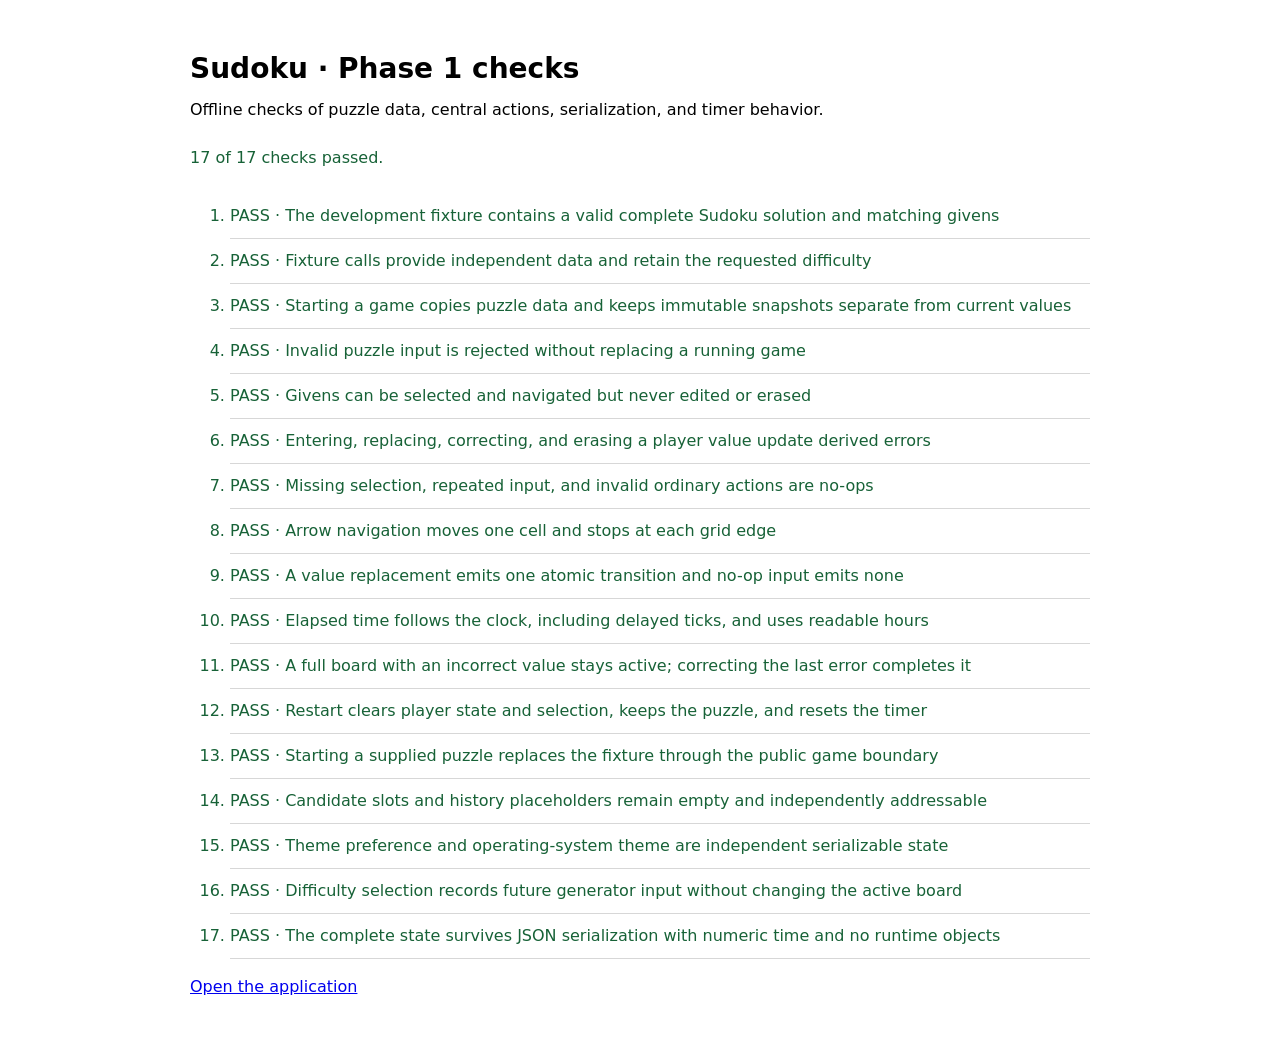
==== tests/index.html @ abc4602d "Etap 1" ====
<!doctype html>
<html lang="en">
<head>
  <meta charset="utf-8">
  <meta name="viewport" content="width=device-width, initial-scale=1">
  <title>Sudoku · Phase 1 checks</title>
  <style>
    :root { color-scheme: light dark; font: 16px/1.5 system-ui, sans-serif; }
    body { max-width: 900px; margin: 48px auto; padding: 0 24px; }
    h1 { font-size: 28px; margin-bottom: 8px; }
    p { margin: 0 0 24px; }
    li { padding: 10px 0; border-bottom: 1px solid #8885; }
    .passed { color: light-dark(#176237, #83dfaa); }
    .failed { color: light-dark(#a21b31, #ff9bac); }
    pre { white-space: pre-wrap; font-size: 13px; }
  </style>
  <script defer src="../js/game.js"></script>
  <script defer src="../js/puzzles.js"></script>
  <script defer src="tests.js"></script>
</head>
<body>
  <h1>Sudoku · Phase 1 checks</h1>
  <p>Offline checks of puzzle data, central actions, serialization, and timer behavior.</p>
  <p id="summary" role="status">Running…</p>
  <ol id="results"></ol>
  <p><a href="../index.html">Open the application</a></p>
</body>
</html>
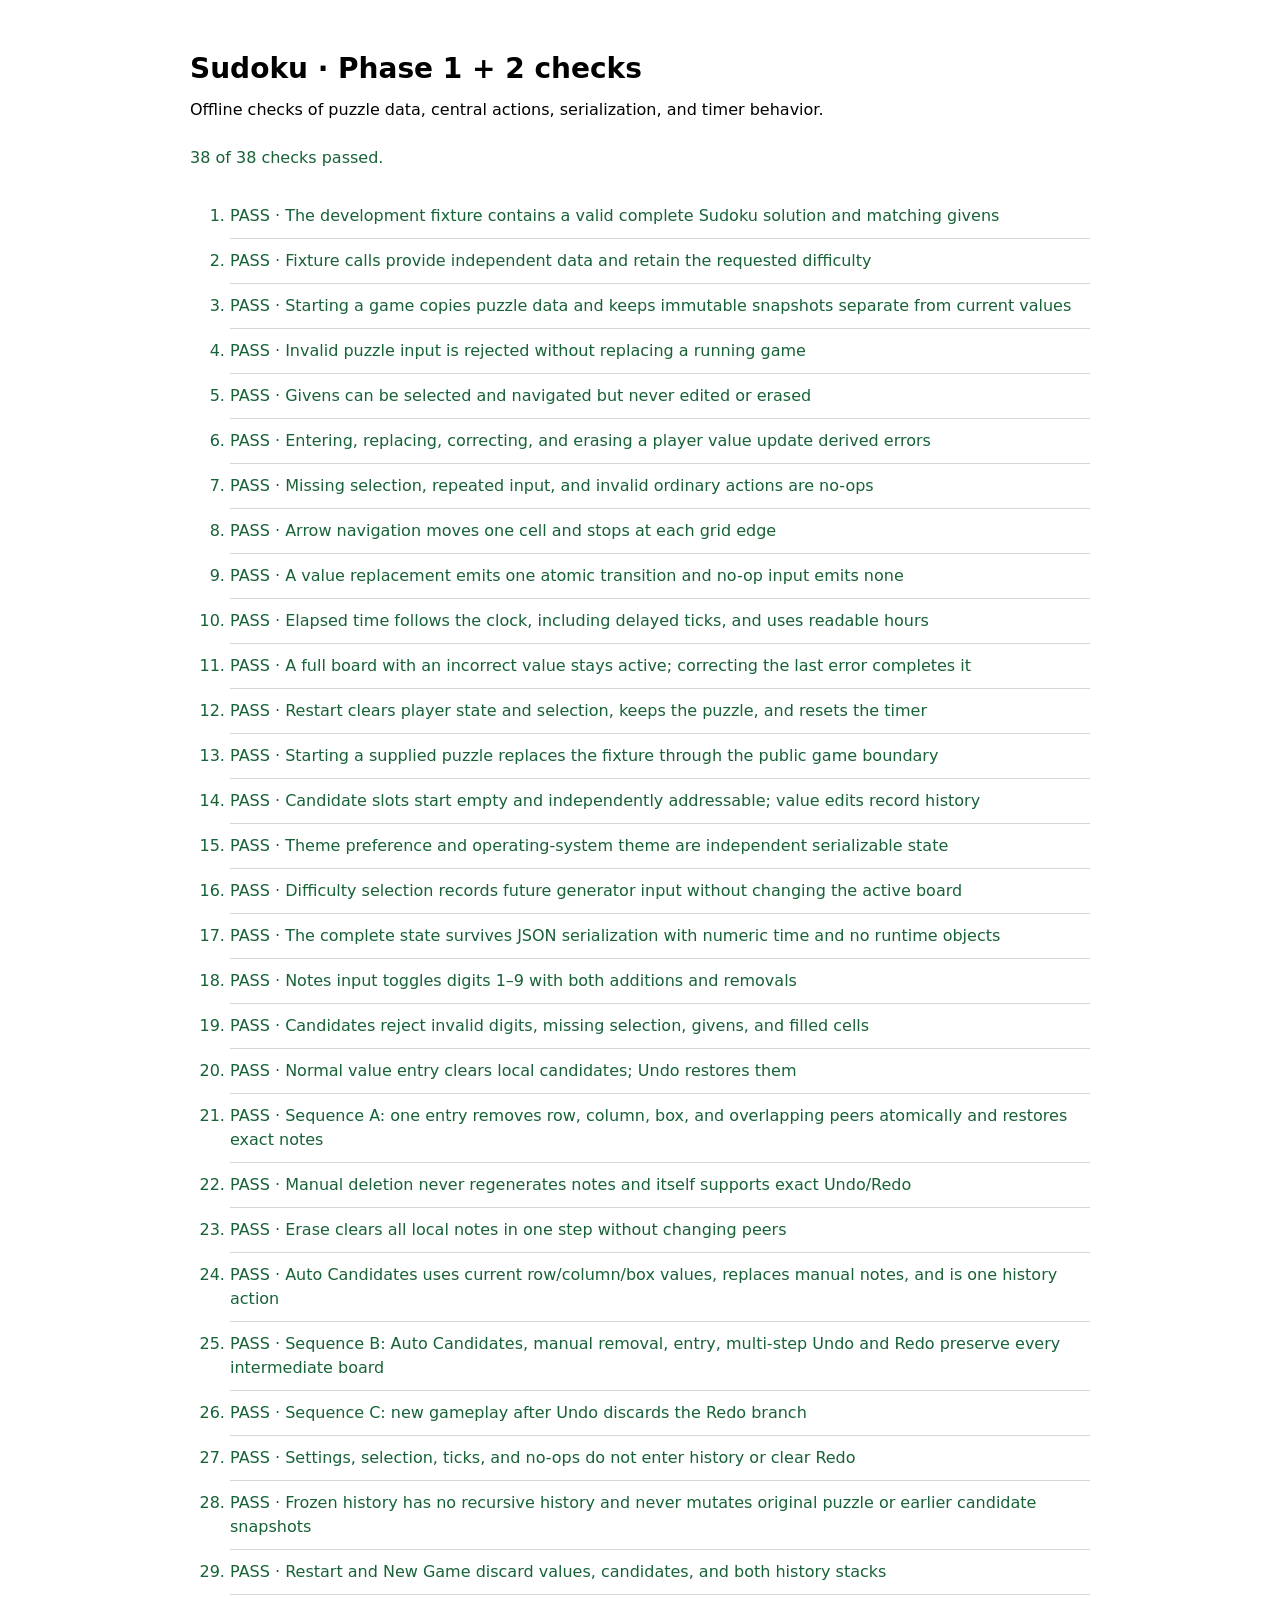
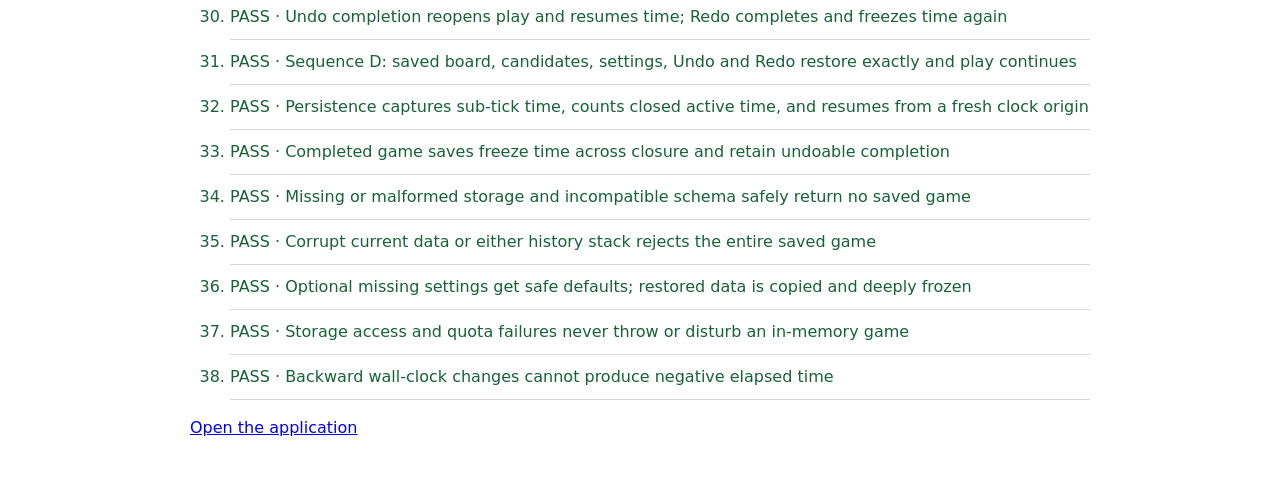
==== commit 70081d4b: "Etap 2" ====
--- a/tests/index.html
+++ b/tests/index.html
@@ -3,7 +3,7 @@
 <head>
   <meta charset="utf-8">
   <meta name="viewport" content="width=device-width, initial-scale=1">
-  <title>Sudoku · Phase 1 checks</title>
+  <title>Sudoku · Phase 1 + 2 checks</title>
   <style>
     :root { color-scheme: light dark; font: 16px/1.5 system-ui, sans-serif; }
     body { max-width: 900px; margin: 48px auto; padding: 0 24px; }
@@ -16,10 +16,12 @@
   </style>
   <script defer src="../js/game.js"></script>
   <script defer src="../js/puzzles.js"></script>
+  <script defer src="../js/persistence.js"></script>
   <script defer src="tests.js"></script>
+  <script defer src="phase2.js"></script>
 </head>
 <body>
-  <h1>Sudoku · Phase 1 checks</h1>
+  <h1>Sudoku · Phase 1 + 2 checks</h1>
   <p>Offline checks of puzzle data, central actions, serialization, and timer behavior.</p>
   <p id="summary" role="status">Running…</p>
   <ol id="results"></ol>
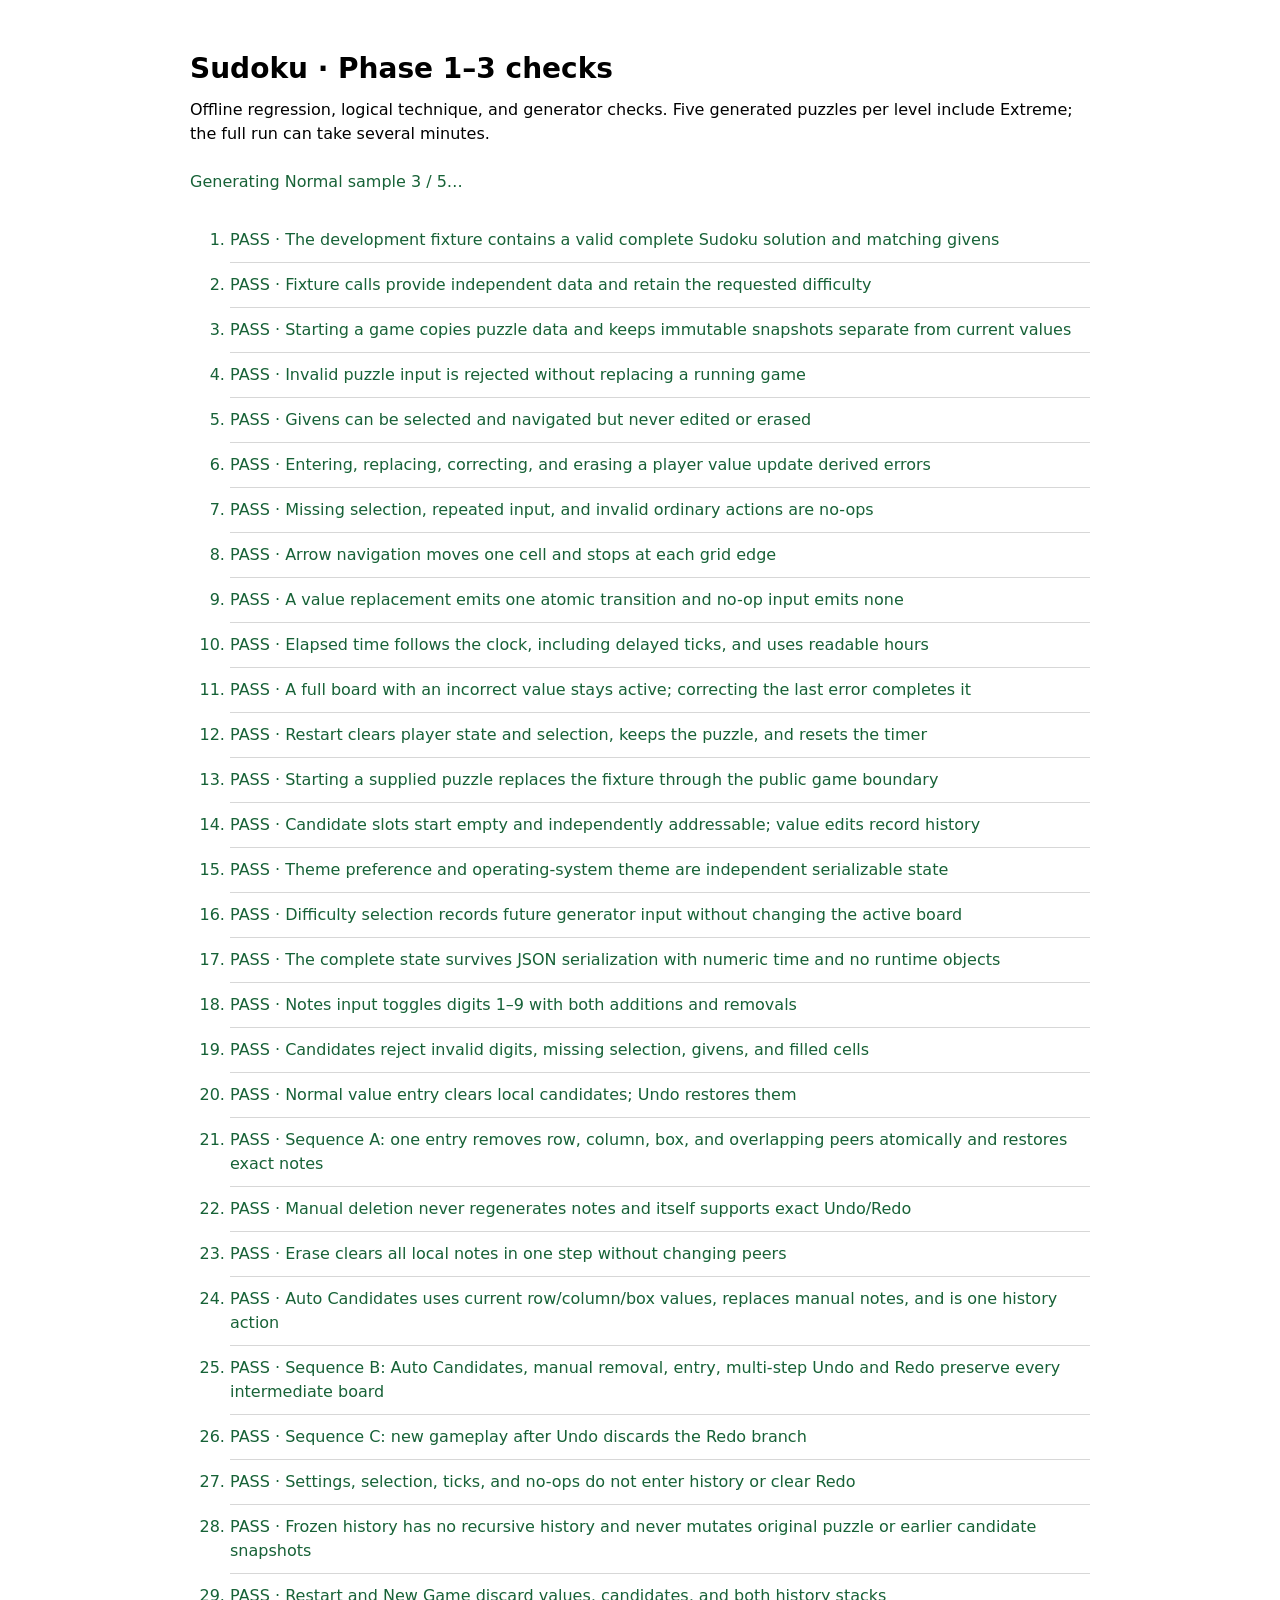
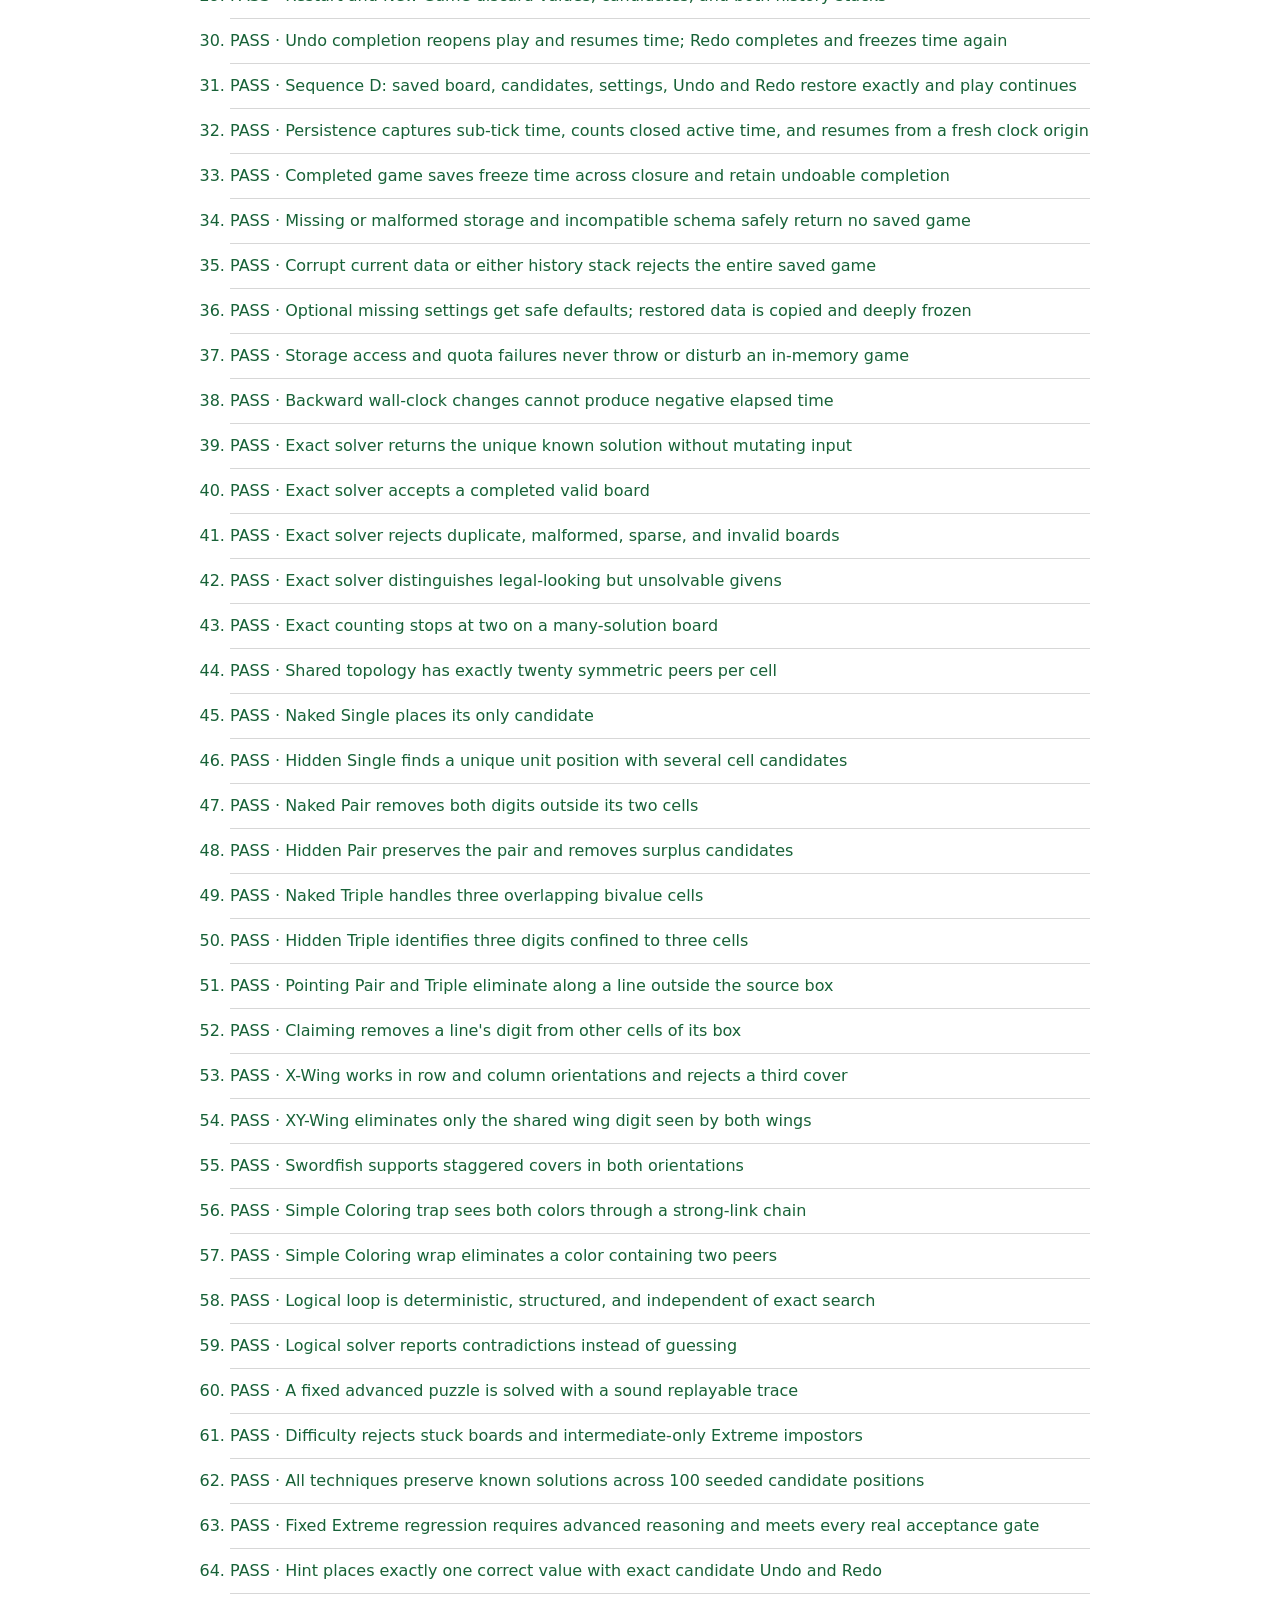
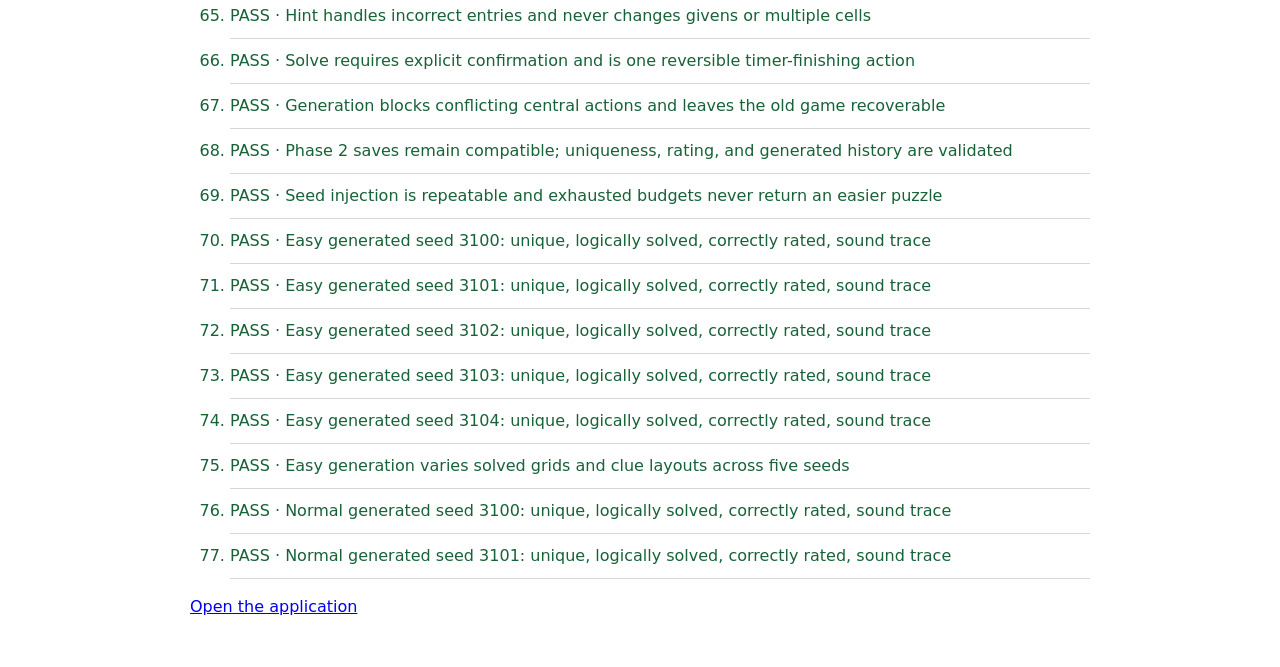
==== commit bbd99d56: "Etap 3" ====
--- a/tests/index.html
+++ b/tests/index.html
@@ -3,7 +3,7 @@
 <head>
   <meta charset="utf-8">
   <meta name="viewport" content="width=device-width, initial-scale=1">
-  <title>Sudoku · Phase 1 + 2 checks</title>
+  <title>Sudoku · Phase 1–3 checks</title>
   <style>
     :root { color-scheme: light dark; font: 16px/1.5 system-ui, sans-serif; }
     body { max-width: 900px; margin: 48px auto; padding: 0 24px; }
@@ -14,15 +14,22 @@
     .failed { color: light-dark(#a21b31, #ff9bac); }
     pre { white-space: pre-wrap; font-size: 13px; }
   </style>
+  <script defer src="../js/board.js"></script>
+  <script defer src="../js/exact.js"></script>
+  <script defer src="../js/logical.js"></script>
+  <script defer src="../js/difficulty.js"></script>
+  <script defer src="../js/generator.js"></script>
   <script defer src="../js/game.js"></script>
   <script defer src="../js/puzzles.js"></script>
   <script defer src="../js/persistence.js"></script>
   <script defer src="tests.js"></script>
   <script defer src="phase2.js"></script>
+  <script defer src="phase3.js"></script>
+  <script defer src="generation.js"></script>
 </head>
 <body>
-  <h1>Sudoku · Phase 1 + 2 checks</h1>
-  <p>Offline checks of puzzle data, central actions, serialization, and timer behavior.</p>
+  <h1>Sudoku · Phase 1–3 checks</h1>
+  <p>Offline regression, logical technique, and generator checks. Five generated puzzles per level include Extreme; the full run can take several minutes.</p>
   <p id="summary" role="status">Running…</p>
   <ol id="results"></ol>
   <p><a href="../index.html">Open the application</a></p>
